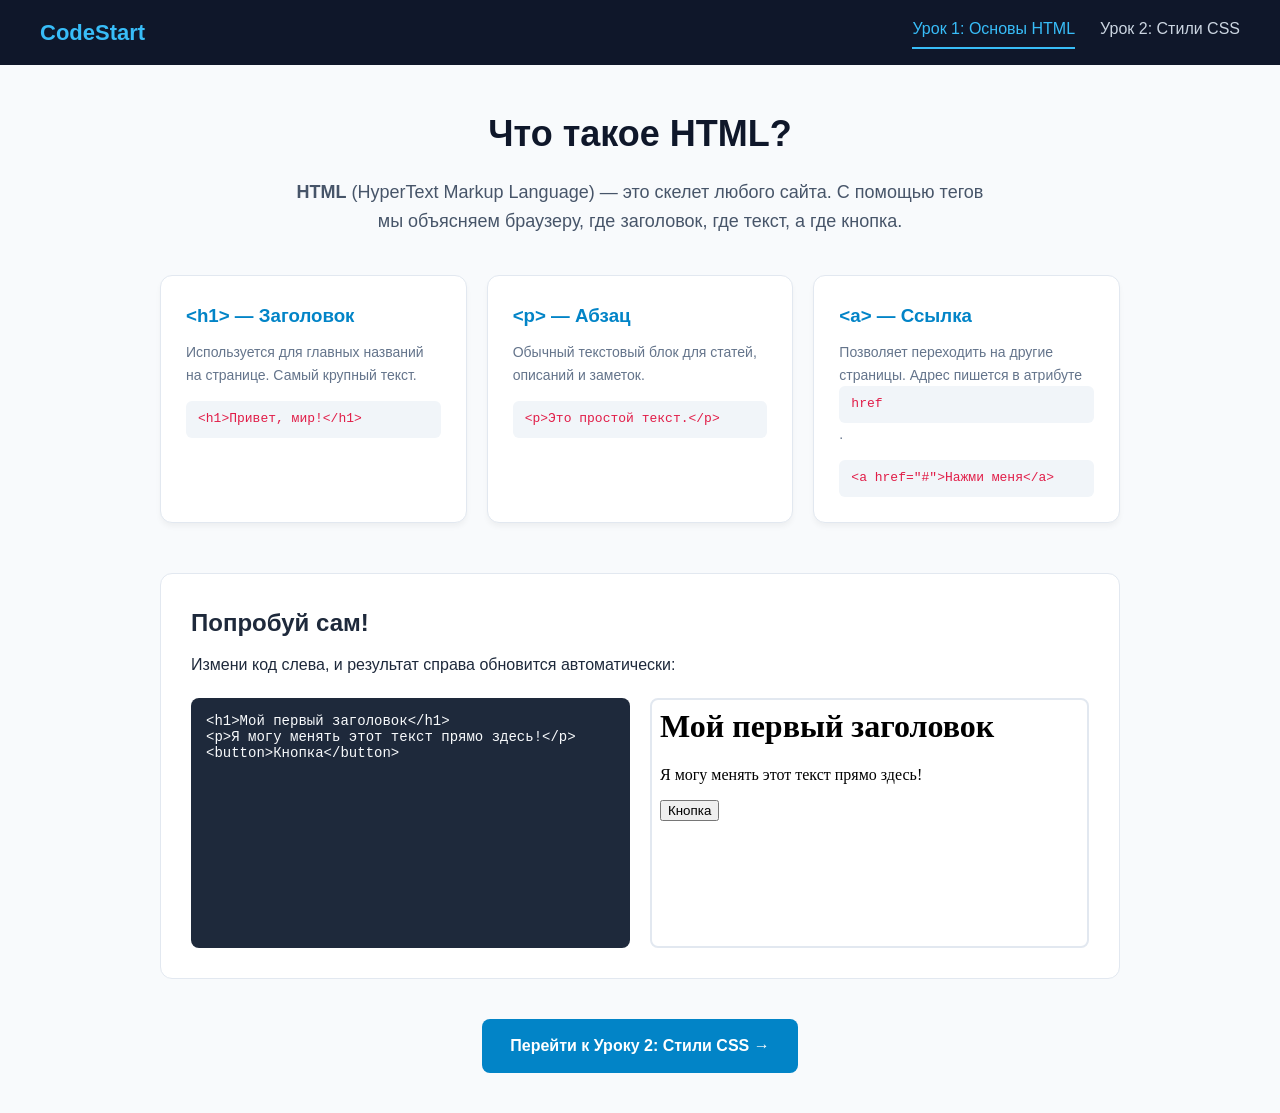
==== index.html @ 1af6e450 "Add files via upload" ====
<!DOCTYPE html>
<html lang="ru">
<head>
    <meta charset="UTF-8">
    <title>Учим HTML и CSS — Урок 1: HTML</title>
    <link rel="stylesheet" href="style.css">
</head>
<body>

    <!-- Навигация по страницам сайта -->
    <nav class="navbar">
        <div class="logo">CodeStart</div>
        <div class="nav-links">
            <a href="index.html" class="active">Урок 1: Основы HTML</a>
            <a href="css-lesson.html">Урок 2: Стили CSS</a>
        </div>
    </nav>

    <main class="container">
        <header class="hero">
            <h1>Что такое HTML?</h1>
            <p><strong>HTML</strong> (HyperText Markup Language) — это скелет любого сайта. С помощью тегов мы объясняем браузеру, где заголовок, где текст, а где кнопка.</p>
        </header>

        <!-- Блок теории -->
        <section class="theory-grid">
            <div class="card">
                <h3>&lt;h1&gt; — Заголовок</h3>
                <p>Используется для главных названий на странице. Самый крупный текст.</p>
                <code>&lt;h1&gt;Привет, мир!&lt;/h1&gt;</code>
            </div>
            <div class="card">
                <h3>&lt;p&gt; — Абзац</h3>
                <p>Обычный текстовый блок для статей, описаний и заметок.</p>
                <code>&lt;p&gt;Это простой текст.&lt;/p&gt;</code>
            </div>
            <div class="card">
                <h3>&lt;a&gt; — Ссылка</h3>
                <p>Позволяет переходить на другие страницы. Адрес пишется в атрибуте <code>href</code>.</p>
                <code>&lt;a href="#"&gt;Нажми меня&lt;/a&gt;</code>
            </div>
        </section>

        <!-- Интерактивная песочница -->
        <section class="playground">
            <h2>Попробуй сам!</h2>
            <p>Измени код слева, и результат справа обновится автоматически:</p>
            
            <div class="editor-box">
                <textarea id="htmlCode" oninput="updatePreview()">
<h1>Мой первый заголовок</h1>
<p>Я могу менять этот текст прямо здесь!</p>
<button>Кнопка</button>
                </textarea>
                <iframe id="previewFrame"></iframe>
            </div>
        </section>

        <div class="next-step">
            <a href="css-lesson.html" class="btn">Перейти к Уроку 2: Стили CSS →</a>
        </div>
    </main>

    <!-- Небольшой скрипт для работы песочницы -->
    <script>
        function updatePreview() {
            const code = document.getElementById("htmlCode").value;
            const frame = document.getElementById("previewFrame").contentWindow.document;
            frame.open();
            frame.write(code);
            frame.close();
        }
        // Запускаем при загрузке страницы
        updatePreview();
    </script>

</body>
</html>
---- style.css ----
/* Базовые настройки */
* {
    box-sizing: border-box;
    margin: 0;
    padding: 0;
}

body {
    font-family: 'Segoe UI', Tahoma, Geneva, Verdana, sans-serif;
    background-color: #f8fafc;
    color: #1e293b;
    line-height: 1.6;
}

/* Шапка и меню навигации */
.navbar {
    background-color: #0f172a;
    color: white;
    padding: 15px 40px;
    display: flex;
    justify-content: space-between;
    align-items: center;
}

.logo {
    font-size: 22px;
    font-weight: bold;
    color: #38bdf8;
}

.nav-links {
    display: flex;
    gap: 25px;
}

.nav-links a {
    color: #cbd5e1;
    text-decoration: none;
    font-weight: 500;
    padding-bottom: 5px;
    transition: 0.2s;
}

.nav-links a:hover {
    color: white;
}

.nav-links a.active {
    color: #38bdf8;
    border-bottom: 2px solid #38bdf8;
}

/* Главный контейнер */
.container {
    max-width: 1000px;
    margin: 0 auto;
    padding: 40px 20px;
}

.hero {
    text-align: center;
    margin-bottom: 40px;
}

.hero h1 {
    font-size: 36px;
    margin-bottom: 15px;
    color: #0f172a;
}

.hero p {
    font-size: 18px;
    color: #475569;
    max-width: 700px;
    margin: 0 auto;
}

/* Сетка с карточками теории */
.theory-grid {
    display: grid;
    grid-template-columns: repeat(auto-fit, minmax(280px, 1fr));
    gap: 20px;
    margin-bottom: 50px;
}

.card {
    background: white;
    padding: 25px;
    border-radius: 12px;
    box-shadow: 0 4px 6px -1px rgba(0, 0, 0, 0.05);
    border: 1px solid #e2e8f0;
}

.card h3 {
    color: #0284c7;
    margin-bottom: 10px;
}

.card p {
    font-size: 14px;
    color: #64748b;
    margin-bottom: 15px;
}

.card code {
    display: block;
    background: #f1f5f9;
    padding: 8px 12px;
    border-radius: 6px;
    font-family: monospace;
    color: #e11d48;
    font-size: 13px;
}

/* Интерактивная песочница */
.playground {
    background: white;
    padding: 30px;
    border-radius: 12px;
    border: 1px solid #e2e8f0;
    margin-bottom: 40px;
}

.playground h2 {
    margin-bottom: 10px;
}

.editor-box {
    display: grid;
    grid-template-columns: 1fr 1fr;
    gap: 20px;
    margin-top: 20px;
    height: 250px;
}

textarea {
    width: 100%;
    height: 100%;
    padding: 15px;
    font-family: monospace;
    font-size: 14px;
    background-color: #1e293b;
    color: #f8fafc;
    border: none;
    border-radius: 8px;
    resize: none;
}

iframe {
    width: 100%;
    height: 100%;
    border: 2px solid #e2e8f0;
    border-radius: 8px;
    background: white;
}

/* Кнопки перехода между уроками */
.next-step {
    text-align: center;
}

.btn {
    display: inline-block;
    background-color: #0284c7;
    color: white;
    text-decoration: none;
    padding: 14px 28px;
    border-radius: 8px;
    font-weight: bold;
    transition: background 0.2s;
}

.btn:hover {
    background-color: #0369a1;
}

.btn-secondary {
    background-color: #475569;
}

.btn-secondary:hover {
    background-color: #334155;
}
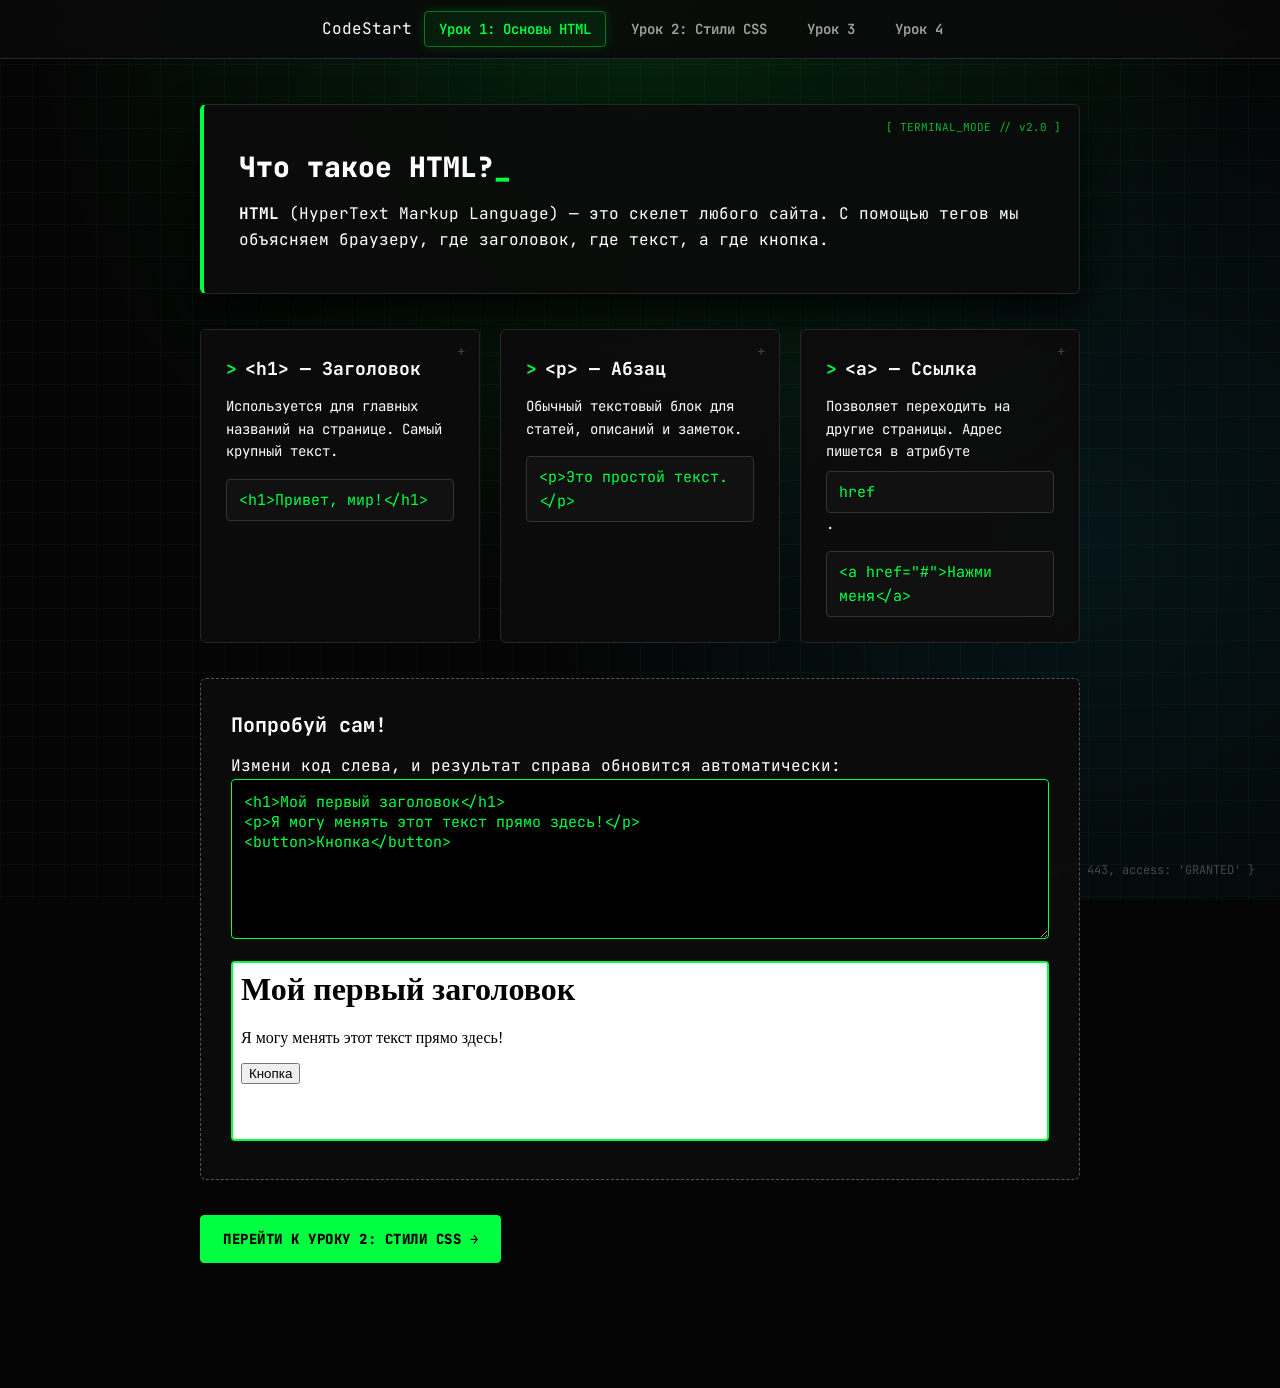
==== commit e3dc80e1: "Update index.html" ====
--- a/index.html
+++ b/index.html
@@ -13,6 +13,8 @@
         <div class="nav-links">
             <a href="index.html" class="active">Урок 1: Основы HTML</a>
             <a href="css-lesson.html">Урок 2: Стили CSS</a>
+            <a href="lesson3.html">Урок 3</a>
+            <a href="lesson4.html">Урок 4</a>
         </div>
     </nav>
 
@@ -75,4 +77,4 @@
     </script>
 
 </body>
-</html>+</html>
--- a/style.css
+++ b/style.css
@@ -1,4 +1,6 @@
-/* Базовые настройки */
+/* Подключаем хакерский моноширинный шрифт */
+@import url('https://fonts.googleapis.com/css2?family=JetBrains+Mono:wght@400;600;800&display=swap');
+
 * {
     box-sizing: border-box;
     margin: 0;
@@ -6,178 +8,300 @@
 }
 
 body {
-    font-family: 'Segoe UI', Tahoma, Geneva, Verdana, sans-serif;
-    background-color: #f8fafc;
-    color: #1e293b;
+    font-family: 'JetBrains Mono', 'Courier New', monospace;
+    background-color: #050505;
+    color: #ffffff;
     line-height: 1.6;
-}
-
-/* Шапка и меню навигации */
+    padding-bottom: 80px;
+    position: relative;
+    overflow-x: hidden;
+
+    /* Фоновые элементы: кибер-сетка + свечение */
+    background-image: 
+        radial-gradient(circle at 50% 0%, rgba(0, 255, 65, 0.12) 0%, transparent 55%),
+        radial-gradient(circle at 85% 60%, rgba(0, 210, 255, 0.08) 0%, transparent 45%),
+        linear-gradient(rgba(0, 255, 65, 0.04) 1px, transparent 1px),
+        linear-gradient(90deg, rgba(0, 255, 65, 0.04) 1px, transparent 1px);
+    background-size: 100% 100%, 100% 100%, 32px 32px, 32px 32px;
+    background-attachment: fixed;
+}
+
+/* Декоративные фоновые элементы сзади */
+body::before {
+    content: "01001000 01010100 01001101 01001100 // SYS.INIT // <ROOT>";
+    position: fixed;
+    top: 18%;
+    left: -20px;
+    font-size: 12px;
+    color: rgba(0, 255, 65, 0.15);
+    letter-spacing: 3px;
+    writing-mode: vertical-rl;
+    pointer-events: none;
+    z-index: -1;
+}
+
+body::after {
+    content: "{ status: 'ONLINE', port: 443, access: 'GRANTED' }";
+    position: fixed;
+    bottom: 20px;
+    right: 25px;
+    font-size: 12px;
+    color: rgba(255, 255, 255, 0.25);
+    pointer-events: none;
+    z-index: -1;
+}
+
+/* Верхнее меню */
 .navbar {
-    background-color: #0f172a;
-    color: white;
-    padding: 15px 40px;
+    background-color: rgba(10, 10, 10, 0.85);
+    backdrop-filter: blur(8px);
+    padding: 16px 24px;
+    display: flex;
+    justify-content: center;
+    gap: 12px;
+    flex-wrap: wrap;
+    border-bottom: 1px solid #1f2937;
+    position: sticky;
+    top: 0;
+    z-index: 100;
+}
+
+.navbar a {
+    color: #a3a3a3;
+    text-decoration: none;
+    font-size: 14px;
+    font-weight: 600;
+    padding: 8px 14px;
+    border: 1px solid transparent;
+    border-radius: 4px;
+    transition: all 0.2s ease;
+}
+
+.navbar a:hover {
+    color: #ffffff;
+    border-color: #333333;
+    background-color: #111111;
+}
+
+.navbar a.active {
+    color: #00ff41;
+    border-color: rgba(0, 255, 65, 0.4);
+    background-color: rgba(0, 255, 65, 0.08);
+    box-shadow: 0 0 12px rgba(0, 255, 65, 0.15);
+}
+
+/* Контейнер */
+.container {
+    max-width: 920px;
+    margin: 45px auto;
+    padding: 0 20px;
+}
+
+/* Главный блок заголовка */
+.hero {
+    background-color: rgba(12, 12, 12, 0.9);
+    border: 1px solid #262626;
+    border-left: 4px solid #00ff41;
+    padding: 40px 35px;
+    border-radius: 6px;
+    margin-bottom: 35px;
+    position: relative;
+    box-shadow: 0 20px 40px rgba(0, 0, 0, 0.8);
+}
+
+.hero::after {
+    content: "[ TERMINAL_MODE // v2.0 ]";
+    position: absolute;
+    top: 14px;
+    right: 18px;
+    font-size: 11px;
+    color: #00ff41;
+    opacity: 0.7;
+}
+
+.hero h1 {
+    font-size: 28px;
+    font-weight: 800;
+    color: #ffffff;
+    margin-bottom: 12px;
+}
+
+.hero h1::after {
+    content: "_";
+    color: #00ff41;
+    animation: blink 1s infinite;
+}
+
+@keyframes blink {
+    0%, 50% { opacity: 1; }
+    51%, 100% { opacity: 0; }
+}
+
+.hero p {
+    color: #ffffff; /* Сделали текст в шапке чисто белым и ярким */
+    font-size: 16px;
+}
+
+/* Карточки теории */
+.theory-grid {
+    display: grid;
+    grid-template-columns: repeat(auto-fit, minmax(270px, 1fr));
+    gap: 20px;
+    margin-bottom: 35px;
+}
+
+.card {
+    background-color: rgba(12, 12, 12, 0.95);
+    border: 1px solid #262626;
+    padding: 25px;
+    border-radius: 6px;
+    position: relative;
+    transition: all 0.25s ease;
+}
+
+.card::before {
+    content: "+";
+    position: absolute;
+    top: 10px;
+    right: 14px;
+    color: #404040;
+    font-size: 14px;
+}
+
+.card:hover {
+    transform: translateY(-4px);
+    border-color: #00ff41;
+    box-shadow: 0 8px 25px rgba(0, 255, 65, 0.12);
+}
+
+.card h3 {
+    color: #ffffff;
+    font-size: 18px;
+    margin-bottom: 12px;
+    display: flex;
+    align-items: center;
+    gap: 8px;
+}
+
+.card h3::before {
+    content: ">";
+    color: #00ff41;
+}
+
+/* ИСПРАВЛЕНО: теперь текст внутри всех карточек гарантированно белыи и яркий */
+.card p {
+    color: #ffffff !important;
+    font-size: 14px;
+    margin-bottom: 16px;
+}
+
+/* ИСПРАВЛЕНО: Увеличили размер блоков с кодом, чтобы они были заметными */
+code {
+    background-color: #111111;
+    color: #00ff41;
+    padding: 8px 12px;
+    border-radius: 4px;
+    font-family: 'JetBrains Mono', monospace;
+    font-size: 15px; /* Сделали шрифт крупнее */
+    display: block;   /* Сделали блок крупнее вместо мелкой строки */
+    margin-top: 8px;
+    border: 1px solid #333333;
+}
+
+pre {
+    background-color: #111111;
+    padding: 16px;
+    border-radius: 4px;
+    border: 1px solid #333333;
+    overflow-x: auto;
+    margin-top: 12px;
+    color: #00ff41;
+    font-size: 15px;
+}
+
+/* Блок практики */
+.playground {
+    background-color: rgba(12, 12, 12, 0.95);
+    border: 1px dashed #555555;
+    padding: 30px;
+    border-radius: 6px;
+    margin-bottom: 35px;
+}
+
+.playground h2 {
+    font-size: 20px;
+    color: #ffffff;
+    margin-bottom: 12px;
+}
+
+/* ИСПРАВЛЕНО: Текст и списки в практике теперь яркие */
+.playground p, .playground li {
+    color: #ffffff !important;
+    font-size: 16px;
+}
+
+/* Кнопки */
+.navigation-buttons, .next-step {
     display: flex;
     justify-content: space-between;
-    align-items: center;
-}
-
-.logo {
-    font-size: 22px;
-    font-weight: bold;
-    color: #38bdf8;
-}
-
-.nav-links {
-    display: flex;
-    gap: 25px;
-}
-
-.nav-links a {
-    color: #cbd5e1;
+    gap: 15px;
+    margin-top: 35px;
+    flex-wrap: wrap;
+}
+
+.btn {
+    background-color: #00ff41;
+    color: #000000;
+    padding: 12px 22px;
+    border-radius: 4px;
     text-decoration: none;
-    font-weight: 500;
-    padding-bottom: 5px;
-    transition: 0.2s;
-}
-
-.nav-links a:hover {
-    color: white;
-}
-
-.nav-links a.active {
-    color: #38bdf8;
-    border-bottom: 2px solid #38bdf8;
-}
-
-/* Главный контейнер */
-.container {
-    max-width: 1000px;
-    margin: 0 auto;
-    padding: 40px 20px;
-}
-
-.hero {
-    text-align: center;
-    margin-bottom: 40px;
-}
-
-.hero h1 {
-    font-size: 36px;
-    margin-bottom: 15px;
-    color: #0f172a;
-}
-
-.hero p {
-    font-size: 18px;
-    color: #475569;
-    max-width: 700px;
-    margin: 0 auto;
-}
-
-/* Сетка с карточками теории */
-.theory-grid {
-    display: grid;
-    grid-template-columns: repeat(auto-fit, minmax(280px, 1fr));
-    gap: 20px;
-    margin-bottom: 50px;
-}
-
-.card {
-    background: white;
-    padding: 25px;
-    border-radius: 12px;
-    box-shadow: 0 4px 6px -1px rgba(0, 0, 0, 0.05);
-    border: 1px solid #e2e8f0;
-}
-
-.card h3 {
-    color: #0284c7;
-    margin-bottom: 10px;
-}
-
-.card p {
+    font-weight: 800;
     font-size: 14px;
-    color: #64748b;
-    margin-bottom: 15px;
-}
-
-.card code {
-    display: block;
-    background: #f1f5f9;
-    padding: 8px 12px;
-    border-radius: 6px;
-    font-family: monospace;
-    color: #e11d48;
-    font-size: 13px;
-}
-
-/* Интерактивная песочница */
-.playground {
-    background: white;
-    padding: 30px;
-    border-radius: 12px;
-    border: 1px solid #e2e8f0;
-    margin-bottom: 40px;
-}
-
-.playground h2 {
-    margin-bottom: 10px;
-}
-
-.editor-box {
-    display: grid;
-    grid-template-columns: 1fr 1fr;
-    gap: 20px;
-    margin-top: 20px;
-    height: 250px;
-}
-
+    text-transform: uppercase;
+    letter-spacing: 0.5px;
+    transition: all 0.2s ease;
+    border: 1px solid #00ff41;
+}
+
+.btn:hover {
+    background-color: transparent;
+    color: #00ff41;
+    box-shadow: 0 0 15px rgba(0, 255, 65, 0.3);
+}
+
+.btn-secondary {
+    background-color: transparent;
+    color: #ffffff;
+    border: 1px solid #555555;
+}
+
+.btn-secondary:hover {
+    border-color: #ffffff;
+    background-color: #171717;
+    color: #ffffff;
+}
+/* Вставлять в самый конец файла style.css после всех остальных строк */
+
+/* 1. Увеличиваем и стилизуем поле ввода кода слева */
 textarea {
     width: 100%;
-    height: 100%;
-    padding: 15px;
-    font-family: monospace;
-    font-size: 14px;
-    background-color: #1e293b;
-    color: #f8fafc;
-    border: none;
-    border-radius: 8px;
-    resize: none;
-}
-
+    height: 160px;
+    background-color: #000000;
+    color: #00ff41;
+    border: 1px solid #00ff41;
+    padding: 12px;
+    font-family: 'JetBrains Mono', monospace;
+    font-size: 15px;
+    border-radius: 4px;
+    margin-bottom: 15px;
+    resize: vertical;
+}
+
+/* 2. Делаем окно результата справа с белым фоном, чтобы черный текст в нем было четко видно */
 iframe {
     width: 100%;
-    height: 100%;
-    border: 2px solid #e2e8f0;
-    border-radius: 8px;
-    background: white;
-}
-
-/* Кнопки перехода между уроками */
-.next-step {
-    text-align: center;
-}
-
-.btn {
-    display: inline-block;
-    background-color: #0284c7;
-    color: white;
-    text-decoration: none;
-    padding: 14px 28px;
-    border-radius: 8px;
-    font-weight: bold;
-    transition: background 0.2s;
-}
-
-.btn:hover {
-    background-color: #0369a1;
-}
-
-.btn-secondary {
-    background-color: #475569;
-}
-
-.btn-secondary:hover {
-    background-color: #334155;
-}+    height: 180px;
+    background-color: #ffffff;
+    border: 2px solid #00ff41;
+    border-radius: 4px;
+}
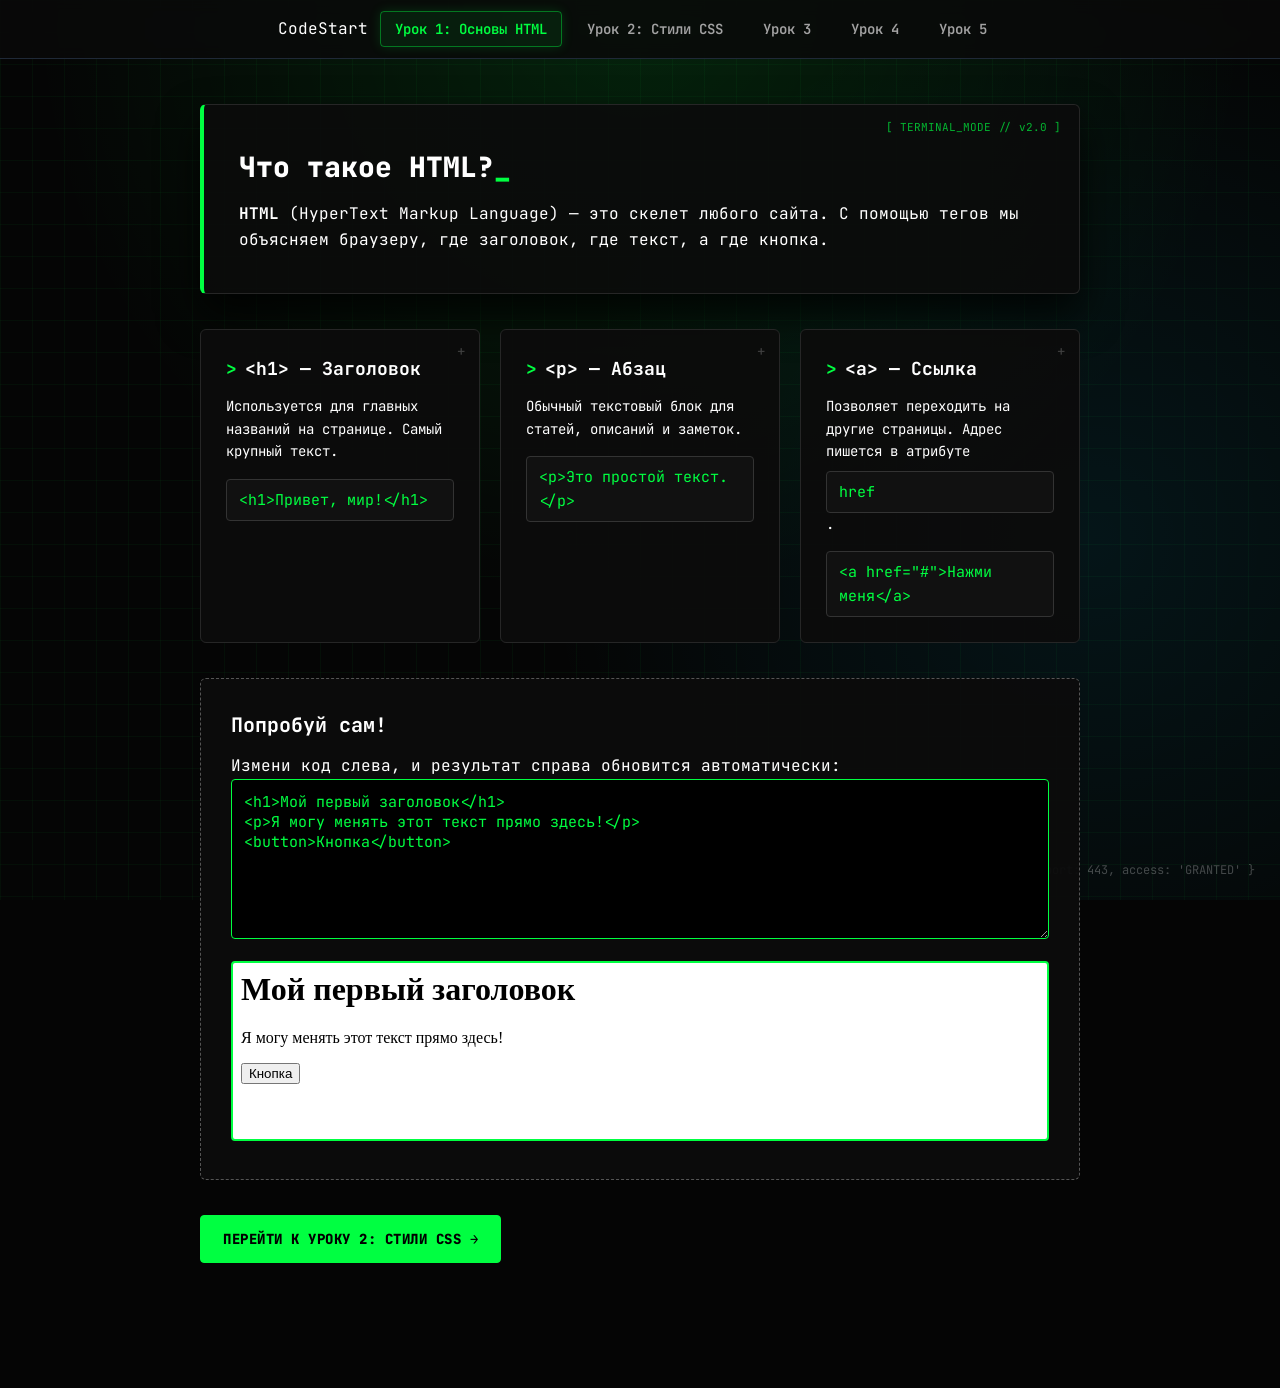
==== commit 4798b156: "Add new lesson link and update HTML structure" ====
--- a/index.html
+++ b/index.html
@@ -15,6 +15,7 @@
             <a href="css-lesson.html">Урок 2: Стили CSS</a>
             <a href="lesson3.html">Урок 3</a>
             <a href="lesson4.html">Урок 4</a>
+            <a href="lesson5.html">Урок 5</a>
         </div>
     </nav>
 
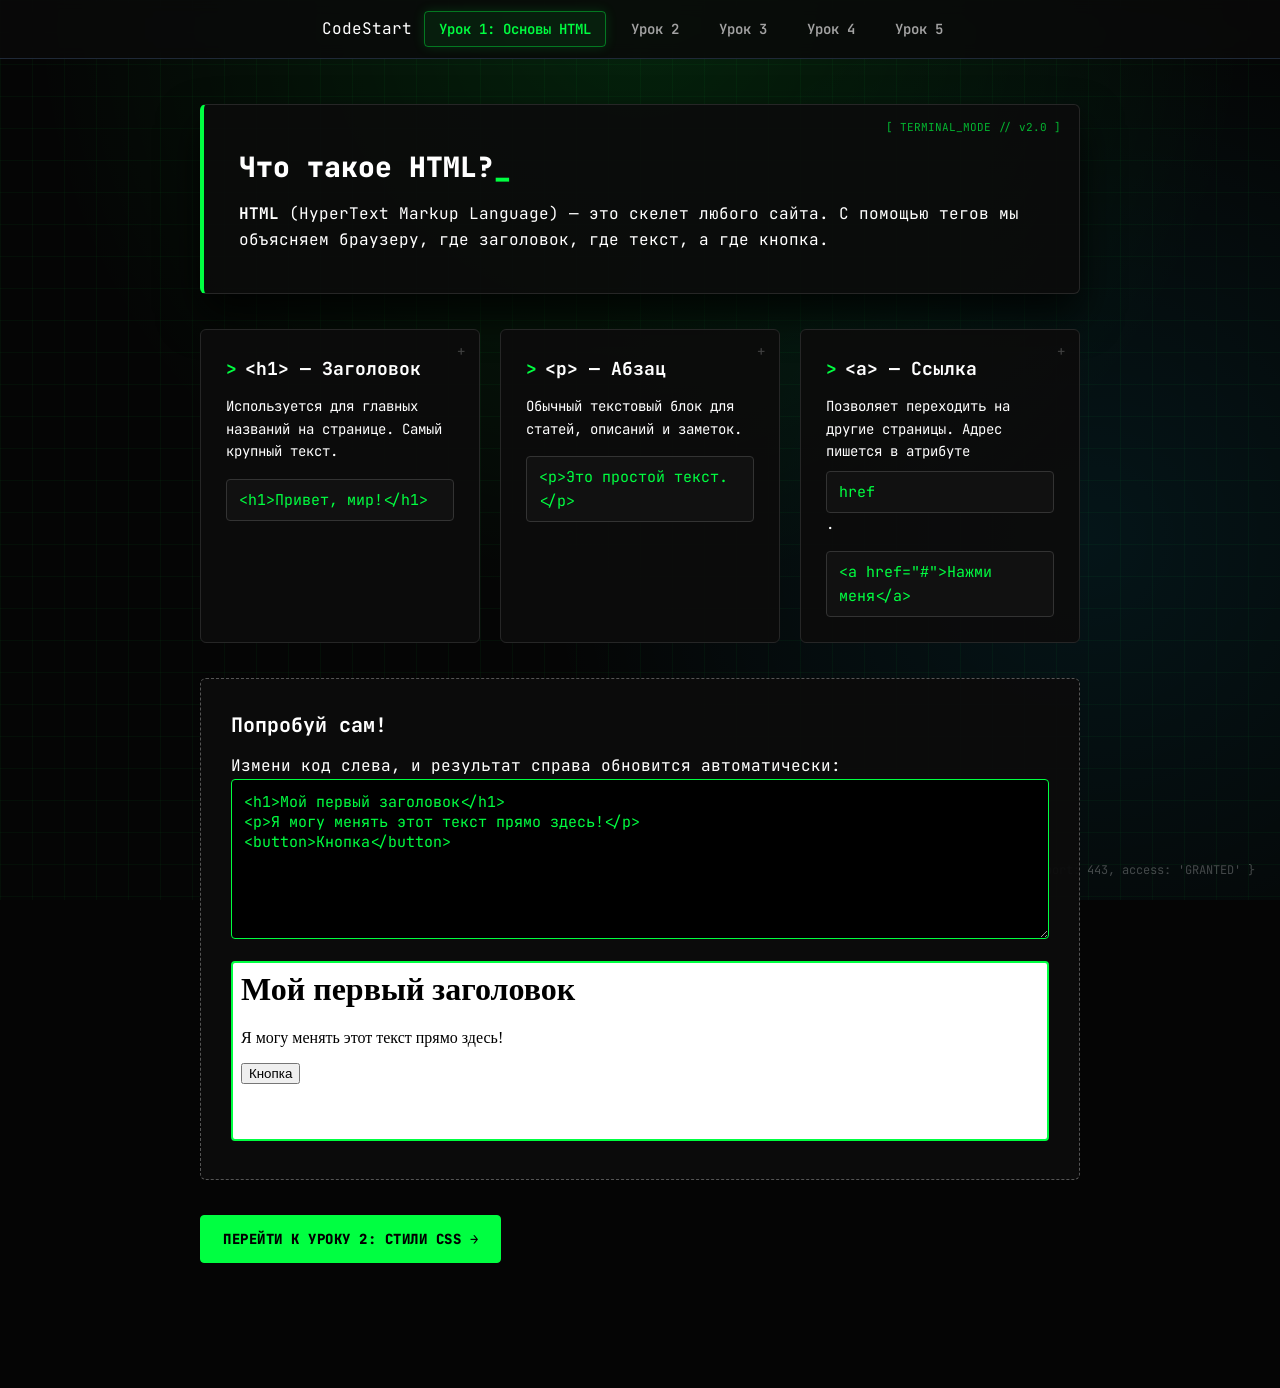
==== commit 950e1be2: "Update index.html" ====
--- a/index.html
+++ b/index.html
@@ -12,7 +12,7 @@
         <div class="logo">CodeStart</div>
         <div class="nav-links">
             <a href="index.html" class="active">Урок 1: Основы HTML</a>
-            <a href="css-lesson.html">Урок 2: Стили CSS</a>
+            <a href="css-lesson.html">Урок 2</a>
             <a href="lesson3.html">Урок 3</a>
             <a href="lesson4.html">Урок 4</a>
             <a href="lesson5.html">Урок 5</a>
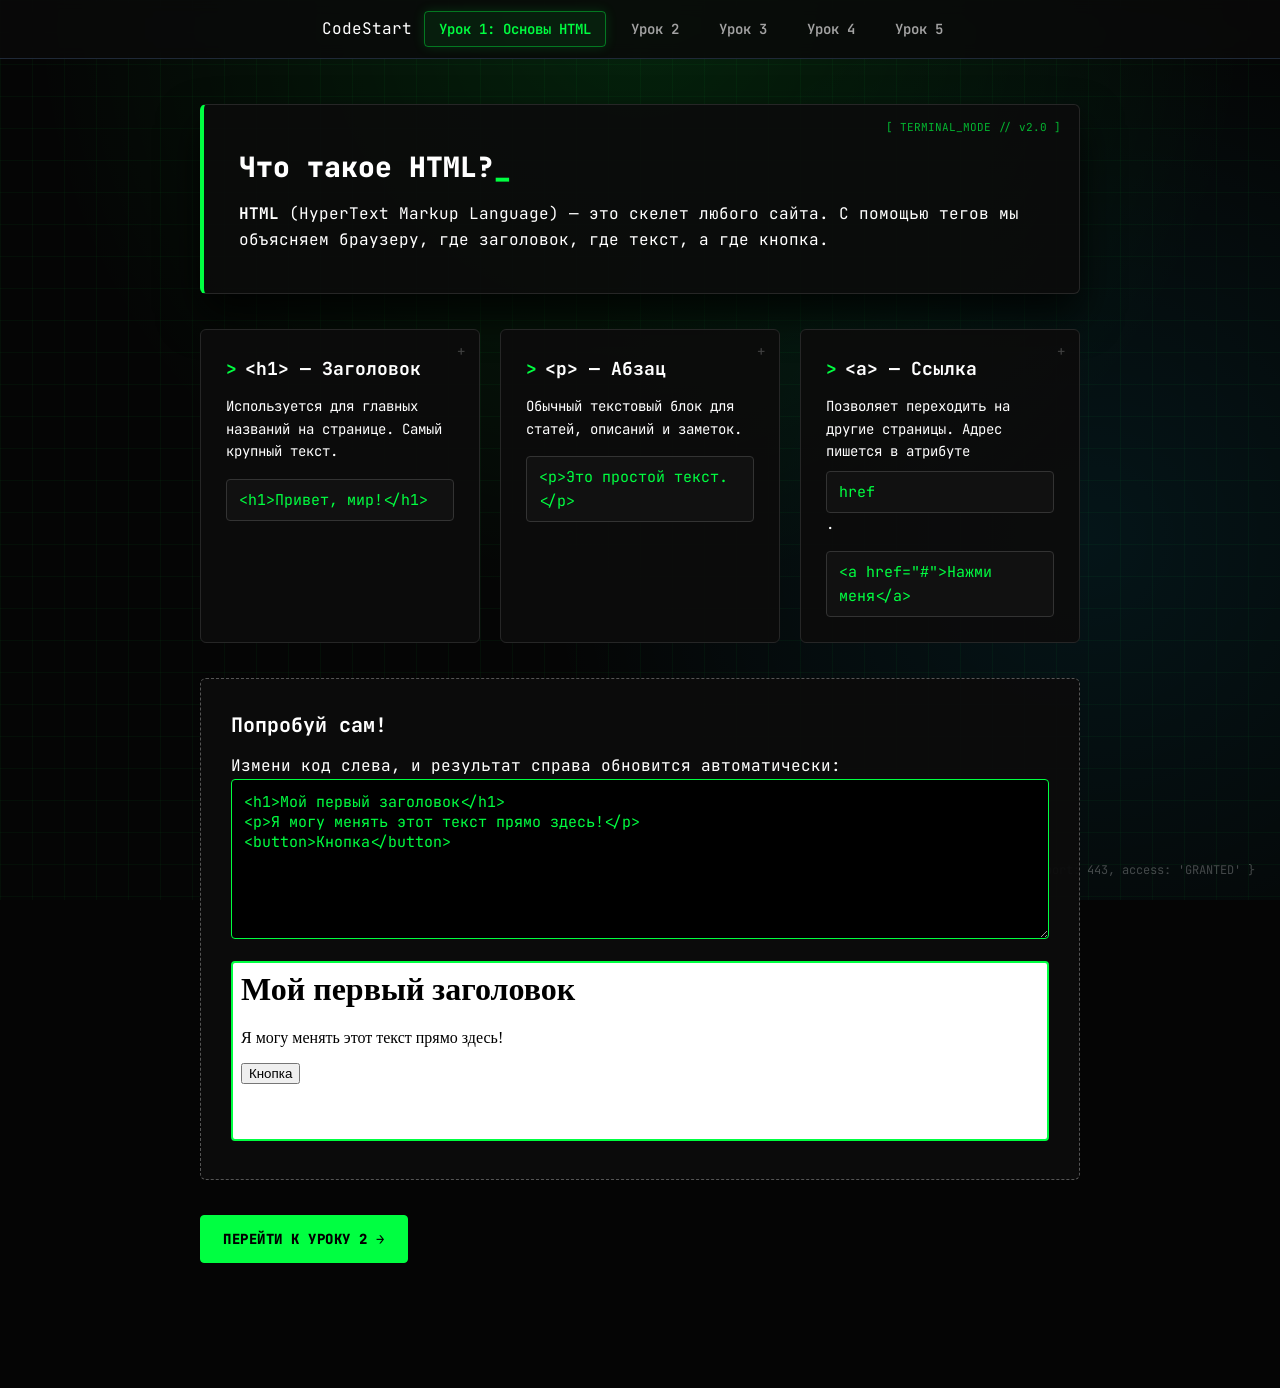
==== commit 0e63c6da: "Fix HTML structure and update content" ====
--- a/index.html
+++ b/index.html
@@ -60,7 +60,7 @@
         </section>
 
         <div class="next-step">
-            <a href="css-lesson.html" class="btn">Перейти к Уроку 2: Стили CSS →</a>
+            <a href="css-lesson.html" class="btn">Перейти к Уроку 2 →</a>
         </div>
     </main>
 
